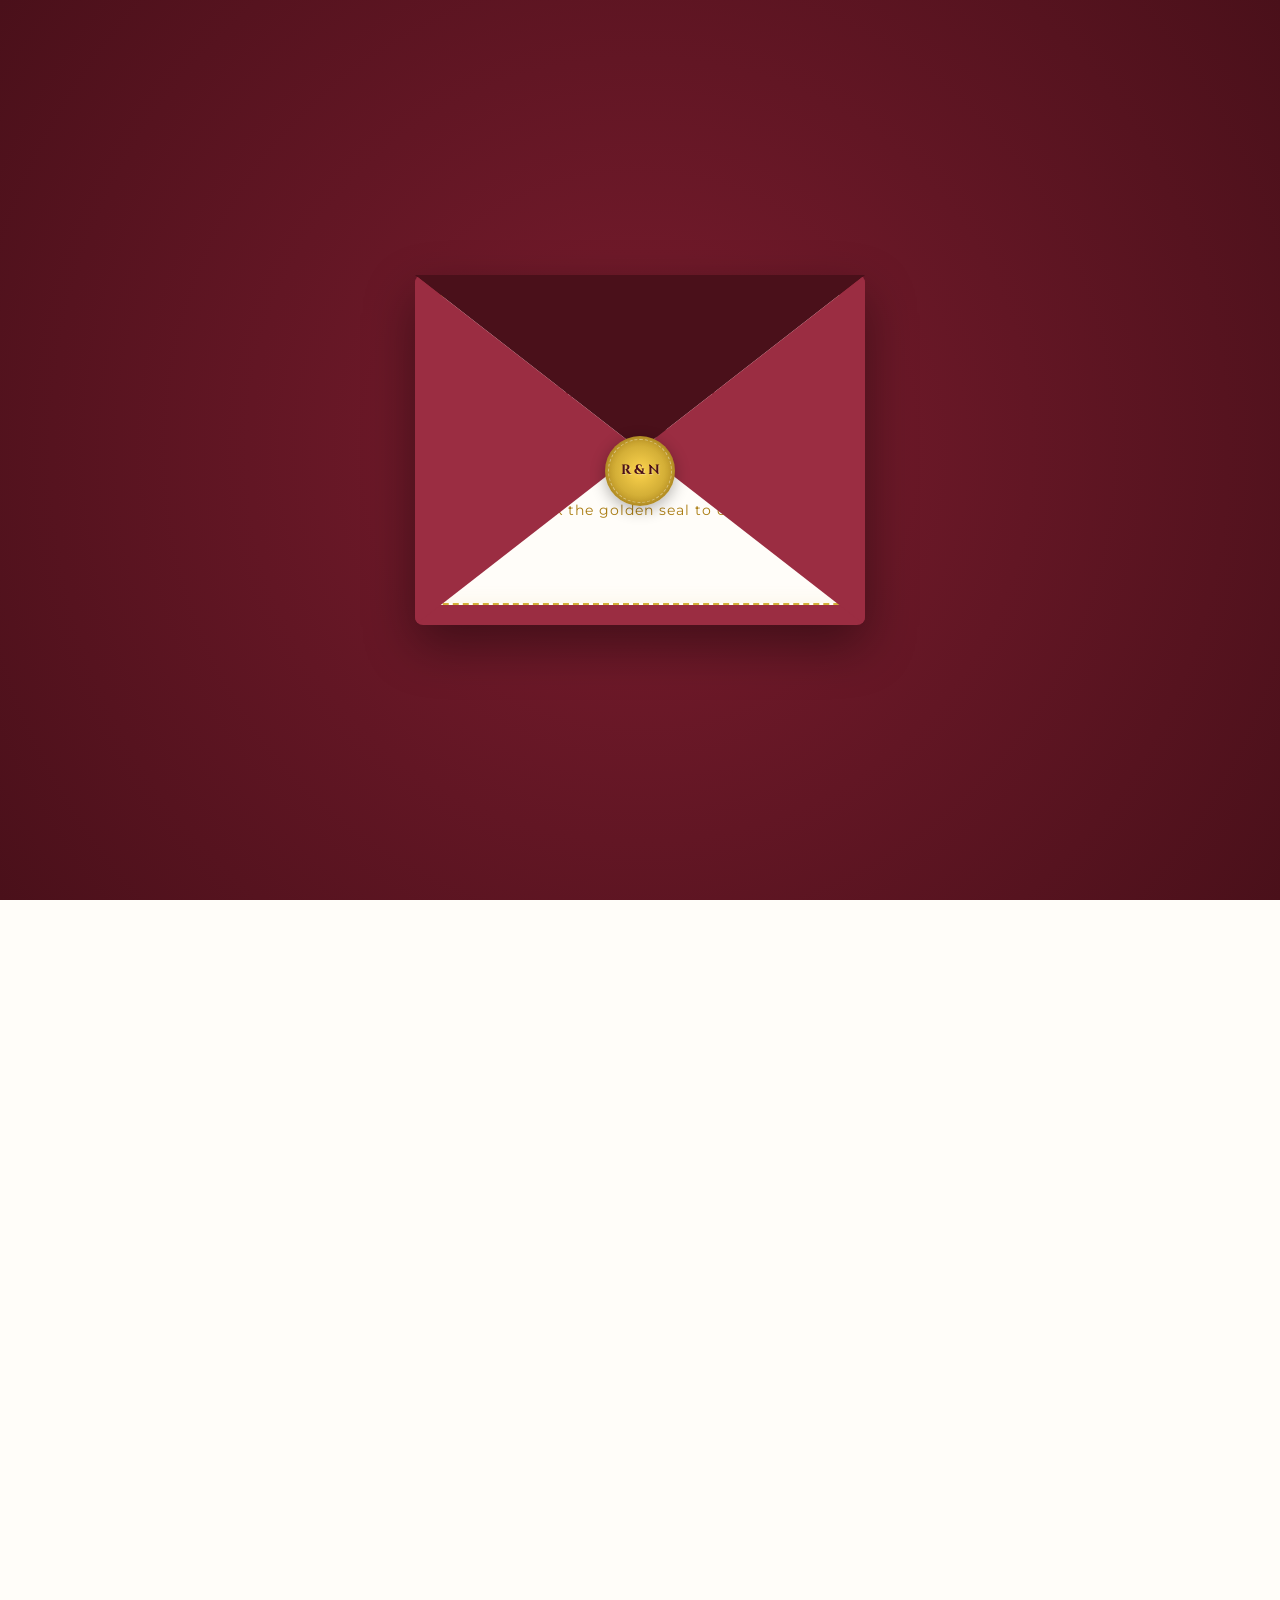
==== index.html @ 6d0d4d16 "Deploying Rachana & Nitin Wedding App" ====
<!DOCTYPE html>
<html lang="en">
<head>
    <meta charset="UTF-8">
    <meta name="viewport" content="width=device-width, initial-scale=1.0">
    <title>Wedding Invitation | Rachana & Nitin</title>
    
    <!-- PWA Meta Tags -->
    <meta name="theme-color" content="#7A1C2E">
    <meta name="apple-mobile-web-app-capable" content="yes">
    <meta name="apple-mobile-web-app-status-bar-style" content="black-translucent">
    <meta name="apple-mobile-web-app-title" content="R&N Wedding">
    <link rel="apple-touch-icon" href="app-icon.png">
    <link rel="manifest" href="manifest.json">

    <!-- Google Fonts -->
    <link rel="preconnect" href="https://fonts.googleapis.com">
    <link rel="preconnect" href="https://fonts.gstatic.com" crossorigin>
    <link href="https://fonts.googleapis.com/css2?family=Alex+Brush&family=Cinzel:wght@400;600;700&family=Montserrat:wght@300;400;500;600&family=Playfair+Display:ital,wght@0,400;0,700;1,400&display=swap" rel="stylesheet">
    <!-- FontAwesome for Icons -->
    <link rel="stylesheet" href="https://cdnjs.cloudflare.com/ajax/libs/font-awesome/6.4.0/css/all.min.css">
    <!-- Custom CSS -->
    <link rel="stylesheet" href="style.css">
</head>
<body>

    <!-- Background Music -->
    <audio id="bg-music" loop preload="auto">
        <source src="https://www.soundhelix.com/examples/mp3/SoundHelix-Song-2.mp3" type="audio/mpeg">
    </audio>
    <button id="music-toggle" class="music-control hidden" aria-label="Toggle Music">
        <i class="fas fa-music"></i>
        <span class="music-waves">
            <span></span>
            <span></span>
            <span></span>
        </span>
    </button>

    <!-- PWA Install Control -->
    <button id="pwa-install-btn" class="pwa-install-control hidden" aria-label="Install App">
        <i class="fas fa-download"></i>
        <span>Install App</span>
    </button>

    <!-- Canvas for Floating Gold Leaves and Rose Petals -->
    <canvas id="particles-canvas"></canvas>

    <!-- Overlay: The Wax Seal Invitation Card (Envelope) -->
    <div id="envelope-overlay" class="envelope-overlay">
        <div class="envelope-container">
            <div class="envelope">
                <div class="flap top-flap"></div>
                <div class="flap left-flap"></div>
                <div class="flap right-flap"></div>
                <div class="letter">
                    <div class="letter-content">
                        <h3>The Wedding Invitation of</h3>
                        <h1>Rachana & Nitin</h1>
                        <p class="invite-subtext">Click the golden seal to open</p>
                    </div>
                </div>
                <div class="wax-seal" id="open-envelope">
                    <div class="seal-inner">
                        <span>R & N</span>
                    </div>
                </div>
            </div>
        </div>
    </div>

    <!-- Main Content (revealed after envelope opens) -->
    <div id="main-content" class="main-content blurred">
        
        <!-- Hero Section -->
        <section class="hero-section" id="home">
            <div class="decorative-border-top"></div>
            <div class="hero-inner">
                <p class="section-subtitle">We Are Getting Married</p>
                <h1 class="couple-names">Rachana <span class="heart-pulse"><i class="fas fa-heart"></i></span> Nitin</h1>
                <p class="wedding-date-hero">August 20 & 21, 2026</p>
                
                <!-- Countdown Timer -->
                <div class="countdown-container">
                    <div class="countdown-box">
                        <span id="days">00</span>
                        <p>Days</p>
                    </div>
                    <div class="countdown-separator">:</div>
                    <div class="countdown-box">
                        <span id="hours">00</span>
                        <p>Hours</p>
                    </div>
                    <div class="countdown-separator">:</div>
                    <div class="countdown-box">
                        <span id="minutes">00</span>
                        <p>Mins</p>
                    </div>
                    <div class="countdown-separator">:</div>
                    <div class="countdown-box">
                        <span id="seconds">00</span>
                        <p>Secs</p>
                    </div>
                </div>

                <div class="scroll-indicator">
                    <p>Scroll Down</p>
                    <i class="fas fa-chevron-down bounce"></i>
                </div>
            </div>
            <div class="decorative-border-bottom"></div>
        </section>

        <!-- Quotes / Thoughts Section -->
        <section class="quotes-section">
            <div class="container">
                <div class="quote-card animate-on-scroll">
                    <i class="fas fa-quote-left quote-icon"></i>
                    <p class="wedding-quote">
                        "Love is not just looking at each other, it's looking in the same direction together. As we step into a lifetime of shared dreams and laughter, your presence will make our celebration complete."
                    </p>
                    <span class="quote-divider"></span>
                    <p class="wedding-quote-sub">Join us to celebrate the beginning of our forever.</p>
                </div>
            </div>
        </section>

        <!-- Timeline/Schedule Section -->
        <section class="timeline-section" id="schedule">
            <div class="container">
                <h2 class="section-title">Wedding Schedule</h2>
                <p class="section-desc">Please join us for the celebrations across the two special days</p>

                <div class="timeline">
                    <!-- Day 1: Reception -->
                    <div class="timeline-item left animate-on-scroll">
                        <div class="timeline-img">
                            <i class="fas fa-glass-cheers"></i>
                        </div>
                        <div class="timeline-content">
                            <span class="event-date">Thursday, Aug 20, 2026</span>
                            <h3 class="event-title">The Grand Reception</h3>
                            <div class="event-time">
                                <i class="far fa-clock"></i> 7:30 PM Onwards
                            </div>
                            <p class="event-details">
                                Welcoming the bride and groom! Join us for a magical evening of music, celebrations, and a grand dinner as we raise a toast to Rachana & Nitin.
                            </p>
                        </div>
                    </div>

                    <!-- Day 2: Muhurtham -->
                    <div class="timeline-item right animate-on-scroll">
                        <div class="timeline-img">
                            <i class="fas fa-om"></i>
                        </div>
                        <div class="timeline-content">
                            <span class="event-date">Friday, Aug 21, 2026</span>
                            <h3 class="event-title">The Holy Muhurtham</h3>
                            <div class="event-time">
                                <i class="far fa-clock"></i> 9:30 AM - 10:30 AM
                            </div>
                            <p class="event-details">
                                The auspicious ceremony where the couple ties the knot under Vedic blessings. We request your presence to witness and bless the sacred wedding union.
                            </p>
                        </div>
                    </div>

                    <!-- Day 2: Reception & Lunch -->
                    <div class="timeline-item left animate-on-scroll">
                        <div class="timeline-img">
                            <i class="fas fa-utensils"></i>
                        </div>
                        <div class="timeline-content">
                            <span class="event-date">Friday, Aug 21, 2026</span>
                            <h3 class="event-title">Traditional Feast & Reception</h3>
                            <div class="event-time">
                                <i class="far fa-clock"></i> 11:30 AM Onwards
                            </div>
                            <p class="event-details">
                                Following the holy Muhurtham, please join us to celebrate with the newlyweds and enjoy a traditional grand wedding feast.
                            </p>
                        </div>
                    </div>
                </div>
            </div>
        </section>

        <!-- Venue Section -->
        <section class="venue-section" id="venue">
            <div class="container">
                <h2 class="section-title">The Venue</h2>
                <p class="section-desc">Located in the scenic city of Shimoga</p>

                <div class="venue-card animate-on-scroll">
                    <div class="venue-image-container">
                        <img src="venue.jpg" alt="Sarji Convention Hall Shimoga" class="venue-image">
                        <div class="image-overlay"></div>
                    </div>
                    <div class="venue-info">
                        <h3 class="venue-name">Sarji Convention Hall</h3>
                        <p class="venue-address">
                            <i class="fas fa-map-marker-alt"></i> 
                            Near Bypass Road, Shimoga, Karnataka - 577201
                        </p>
                        <p class="venue-desc">
                            A grand, elegant convention center offering a majestic setting and ample amenities, perfect for celebrating this milestone in our lives.
                        </p>
                        <a href="https://www.google.com/maps/place/Sarji+Convention+Hall/@13.9558099,75.5858881,15z/data=!4m6!3m5!1s0x3bbbaed9696fa039:0xaa43f7a0d128044a!8m2!3d13.9590712!4d75.5787586!16s%2Fg%2F11f1hld3l7?entry=ttu&g_ep=EgoyMDI2MDcwNi4wIKXMDSoASAFQAw%3D%3D" 
                           target="_blank" 
                           class="btn-navigate"
                           id="btn-navigate">
                            <i class="fas fa-directions"></i> Navigate on Google Maps
                        </a>
                    </div>
                </div>
            </div>
        </section>

        <!-- RSVP Section -->
        <section class="rsvp-section" id="rsvp">
            <div class="container">
                <h2 class="section-title">RSVP</h2>
                <p class="section-desc">We request you to kindly confirm your presence</p>

                <div class="rsvp-card animate-on-scroll">
                    <form id="rsvp-form" class="rsvp-form">
                        <div class="form-row">
                            <div class="form-group">
                                <label for="guest-name">Your Full Name</label>
                                <div class="input-wrapper">
                                    <i class="fas fa-user"></i>
                                    <input type="text" id="guest-name" name="name" placeholder="Enter your name" required>
                                </div>
                            </div>
                        </div>

                        <div class="form-row">
                            <div class="form-group">
                                <label>Will you attend?</label>
                                <div class="attendance-options">
                                    <label class="attendance-label">
                                        <input type="radio" name="attendance" value="yes" checked>
                                        <span class="attendance-custom">
                                            <i class="fas fa-check-circle"></i> Yes, Attending
                                        </span>
                                    </label>
                                    <label class="attendance-label">
                                        <input type="radio" name="attendance" value="no">
                                        <span class="attendance-custom">
                                            <i class="fas fa-times-circle"></i> Regretfully Decline
                                        </span>
                                    </label>
                                </div>
                            </div>
                        </div>

                        <div class="form-row guests-count-row">
                            <div class="form-group">
                                <label for="guests-count">Number of Guests (including you)</label>
                                <div class="input-wrapper">
                                    <i class="fas fa-users"></i>
                                    <select id="guests-count" name="guests">
                                        <option value="1">1 Person</option>
                                        <option value="2">2 People</option>
                                        <option value="3">3 People</option>
                                        <option value="4">4 People</option>
                                        <option value="5+">5+ People</option>
                                    </select>
                                </div>
                            </div>
                        </div>

                        <div class="form-row">
                            <div class="form-group">
                                <label for="guest-message">Message for the Couple</label>
                                <div class="input-wrapper">
                                    <i class="fas fa-comment-alt"></i>
                                    <textarea id="guest-message" name="message" rows="3" placeholder="Leave a sweet blessing or note..."></textarea>
                                </div>
                            </div>
                        </div>

                        <button type="submit" class="btn-submit" id="btn-submit">
                            <span class="btn-text">Send Invitation RSVP</span>
                            <span class="spinner hidden"><i class="fas fa-circle-notch fa-spin"></i></span>
                        </button>
                    </form>

                    <!-- Success Message Overlay -->
                    <div id="rsvp-success" class="rsvp-success hidden">
                        <i class="fas fa-heart rsvp-success-icon"></i>
                        <h3>Thank You!</h3>
                        <p id="rsvp-success-text">Your response has been received. We look forward to celebrating with you!</p>
                        <button type="button" class="btn-close-rsvp" id="btn-close-rsvp">Edit Response</button>
                    </div>
                </div>
            </div>
        </section>

        <!-- Guest Book / Wishes Section -->
        <section class="wishes-section" id="wishes">
            <div class="container">
                <h2 class="section-title">Wishes Wall</h2>
                <p class="section-desc">Leave your blessings and loving messages for Rachana & Nitin</p>

                <!-- Post a wish form -->
                <div class="post-wish-card animate-on-scroll">
                    <form id="wish-form">
                        <div class="wish-form-fields">
                            <input type="text" id="wish-name" placeholder="Your Name" required>
                            <input type="text" id="wish-text" placeholder="Write your blessing here..." required>
                            <button type="submit" class="btn-wish" id="btn-wish">
                                <i class="fas fa-paper-plane"></i>
                            </button>
                        </div>
                    </form>
                </div>

                <!-- Wishes Display Grid -->
                <div class="wishes-grid" id="wishes-grid">
                    <!-- Dynamic wishes go here -->
                </div>
            </div>
        </section>

        <!-- QR Code Section -->
        <section class="qrcode-section animate-on-scroll" id="qrcode">
            <div class="container">
                <h2 class="section-title">Scan to Open</h2>
                <p class="section-desc">Scan this QR code with your mobile camera to open this invitation instantly on your phone</p>
                <div class="qr-card">
                    <div class="qr-border-corner top-left"></div>
                    <div class="qr-border-corner top-right"></div>
                    <div class="qr-border-corner bottom-left"></div>
                    <div class="qr-border-corner bottom-right"></div>
                    <div id="qr-container" class="qr-container">
                        <img id="qr-image" src="" alt="Scan to open wedding invitation">
                    </div>
                </div>
            </div>
        </section>

        <!-- Footer -->
        <footer class="wedding-footer">
            <div class="footer-inner">
                <p class="footer-names">Rachana & Nitin</p>
                <p class="footer-tagline">Joined in Love, Bound by Destiny</p>
                <div class="footer-icons">
                    <i class="fas fa-ring"></i>
                    <i class="fas fa-heart"></i>
                    <i class="fas fa-dove"></i>
                </div>
                <p class="footer-copyright">&copy; 2026 Rachana & Nitin. Made with Love.</p>
            </div>
        </footer>

    </div>

    <!-- Custom JS -->
    <script src="app.js"></script>
</body>
</html>
---- style.css ----
/* ==========================================
   DESIGN SYSTEMS & CUSTOM PROPERTIES
   ========================================== */
:root {
    --burgundy: #7A1C2E;
    --burgundy-light: #9B2D42;
    --burgundy-dark: #4A101A;
    --gold: #D4AF37;
    --gold-light: #F3E5AB;
    --gold-dark: #AA7C11;
    --cream: #FFFDF9;
    --cream-dark: #F5EFEB;
    --text-primary: #2C1F1F;
    --text-secondary: #5C4A4A;
    --glass-bg: rgba(255, 253, 249, 0.85);
    --glass-border: rgba(212, 175, 55, 0.3);
    --shadow-premium: 0 15px 35px rgba(74, 16, 26, 0.12), 0 5px 15px rgba(0, 0, 0, 0.06);
    --transition-smooth: all 0.4s cubic-bezier(0.25, 0.8, 0.25, 1);
}

/* ==========================================
   GLOBAL RESET & STYLES
   ========================================== */
* {
    margin: 0;
    padding: 0;
    box-sizing: border-box;
}

html {
    scroll-behavior: smooth;
    overflow-x: hidden;
}

body {
    font-family: 'Montserrat', sans-serif;
    background-color: var(--cream);
    color: var(--text-primary);
    overflow-x: hidden;
    line-height: 1.6;
}

/* Custom Scrollbar */
::-webkit-scrollbar {
    width: 8px;
}
::-webkit-scrollbar-track {
    background: var(--cream-dark);
}
::-webkit-scrollbar-thumb {
    background: var(--burgundy);
    border-radius: 4px;
}
::-webkit-scrollbar-thumb:hover {
    background: var(--gold-dark);
}

/* Base Container */
.container {
    max-width: 1000px;
    margin: 0 auto;
    padding: 0 24px;
}

/* Typography Defaults */
h1, h2, h3, h4 {
    font-family: 'Cinzel', serif;
    font-weight: 600;
}

/* ==========================================
   BACKGROUND & PARTICLES
   ========================================== */
#particles-canvas {
    position: fixed;
    top: 0;
    left: 0;
    width: 100vw;
    height: 100vh;
    z-index: -1;
    pointer-events: none;
}

/* ==========================================
   MUSIC CONTROL BUTTON
   ========================================== */
.music-control {
    position: fixed;
    bottom: 24px;
    right: 24px;
    width: 50px;
    height: 50px;
    border-radius: 50%;
    background: var(--glass-bg);
    border: 2px solid var(--gold);
    color: var(--burgundy);
    display: flex;
    align-items: center;
    justify-content: center;
    cursor: pointer;
    box-shadow: var(--shadow-premium);
    z-index: 999;
    transition: var(--transition-smooth);
}

.music-control.hidden {
    opacity: 0;
    transform: scale(0.8);
    pointer-events: none;
}

.music-control:hover {
    transform: scale(1.1);
    background: var(--cream-dark);
    box-shadow: 0 0 15px rgba(212, 175, 55, 0.4);
}

.music-control i {
    font-size: 1.2rem;
}

.music-waves {
    display: none;
    align-items: flex-end;
    gap: 2px;
    height: 14px;
    margin-left: 4px;
}

.music-control.playing .music-waves {
    display: flex;
}

.music-waves span {
    width: 2px;
    background-color: var(--burgundy);
    animation: bounce-waves 1s ease-in-out infinite alternate;
}

.music-waves span:nth-child(1) { height: 6px; animation-delay: 0.1s; }
.music-waves span:nth-child(2) { height: 12px; animation-delay: 0.3s; }
.music-waves span:nth-child(3) { height: 8px; animation-delay: 0.5s; }

@keyframes bounce-waves {
    0% { transform: scaleY(0.3); }
    100% { transform: scaleY(1); }
}

/* ==========================================
   ENVELOPE OVERLAY & ANIMATION
   ========================================== */
.envelope-overlay {
    position: fixed;
    top: 0;
    left: 0;
    width: 100%;
    height: 100%;
    background: radial-gradient(circle, var(--burgundy) 0%, var(--burgundy-dark) 100%);
    display: flex;
    align-items: center;
    justify-content: center;
    z-index: 1000;
    transition: opacity 1s ease-in-out, visibility 1s;
}

.envelope-overlay.fade-out {
    opacity: 0;
    visibility: hidden;
    pointer-events: none;
}

.envelope-container {
    perspective: 1000px;
    width: 450px;
    height: 350px;
    max-width: 90%;
}

.envelope {
    position: relative;
    width: 100%;
    height: 100%;
    background: var(--burgundy-light);
    box-shadow: 0 20px 50px rgba(0, 0, 0, 0.4);
    border-radius: 8px;
    transform-style: preserve-3d;
}

.flap {
    position: absolute;
    width: 0;
    height: 0;
    border-style: solid;
    z-index: 3;
}

.top-flap {
    top: 0;
    left: 0;
    border-width: 175px 225px 0 225px;
    border-color: var(--burgundy-dark) transparent transparent transparent;
    transform-origin: top;
    transition: transform 0.6s ease-in-out;
}

.left-flap {
    top: 0;
    left: 0;
    border-width: 175px 0 175px 225px;
    border-color: transparent transparent transparent var(--burgundy-light);
    border-radius: 8px 0 0 8px;
}

.right-flap {
    top: 0;
    right: 0;
    border-width: 175px 225px 175px 0;
    border-color: transparent var(--burgundy-light) transparent transparent;
    border-radius: 0 8px 8px 0;
}

.letter {
    position: absolute;
    top: 20px;
    left: 20px;
    right: 20px;
    bottom: 20px;
    background: var(--cream);
    border-radius: 6px;
    padding: 30px;
    text-align: center;
    z-index: 2;
    border: 2px dashed var(--gold);
    display: flex;
    align-items: center;
    justify-content: center;
    transition: transform 0.6s ease-in-out;
    box-shadow: inset 0 0 20px rgba(212, 175, 55, 0.1);
}

.letter-content h3 {
    font-size: 1.1rem;
    color: var(--burgundy);
    margin-bottom: 12px;
    letter-spacing: 2px;
}

.letter-content h1 {
    font-family: 'Alex Brush', cursive;
    font-size: 2.6rem;
    color: var(--text-primary);
    margin-bottom: 15px;
    text-shadow: 1px 1px 1px rgba(0,0,0,0.1);
}

.letter-content .invite-subtext {
    font-size: 0.85rem;
    color: var(--gold-dark);
    letter-spacing: 1px;
    animation: pulse-gold 2s infinite alternate;
}

.wax-seal {
    position: absolute;
    top: 50%;
    left: 50%;
    transform: translate(-50%, -20%) scale(1);
    width: 70px;
    height: 70px;
    background: radial-gradient(circle, #fcd34d 0%, var(--gold) 50%, var(--gold-dark) 100%);
    border-radius: 50%;
    z-index: 5;
    cursor: pointer;
    box-shadow: 0 4px 15px rgba(0, 0, 0, 0.3), inset 0 0 10px rgba(0,0,0,0.2);
    display: flex;
    align-items: center;
    justify-content: center;
    transition: transform 0.3s cubic-bezier(0.175, 0.885, 0.32, 1.275);
}

.wax-seal::after {
    content: '';
    position: absolute;
    width: 62px;
    height: 62px;
    border: 1px dashed rgba(255, 255, 255, 0.4);
    border-radius: 50%;
}

.wax-seal:hover {
    transform: translate(-50%, -20%) scale(1.1);
    box-shadow: 0 6px 20px rgba(212, 175, 55, 0.6);
}

.seal-inner {
    font-family: 'Cinzel', serif;
    font-size: 0.85rem;
    font-weight: 700;
    color: var(--burgundy-dark);
    text-align: center;
    text-shadow: 1px 1px 0 rgba(255,255,255,0.3);
}

/* Overlay Opened State Animations */
.envelope.opened .top-flap {
    transform: rotateX(180deg);
    z-index: 1;
}

.envelope.opened .letter {
    transform: translateY(-120px);
    z-index: 4;
}

.envelope.opened .wax-seal {
    transform: translate(-50%, -20%) scale(0);
    pointer-events: none;
}

/* ==========================================
   MAIN CONTENT & BLUR
   ========================================== */
.main-content {
    opacity: 0;
    transition: opacity 1.5s ease-out, filter 1.5s ease-out;
}

.main-content.revealed {
    opacity: 1;
}

.main-content.blurred {
    filter: blur(10px);
}

/* ==========================================
   HERO SECTION
   ========================================== */
.hero-section {
    position: relative;
    min-height: 100vh;
    display: flex;
    align-items: center;
    justify-content: center;
    padding: 80px 20px;
    background: radial-gradient(circle, var(--cream) 60%, var(--cream-dark) 100%);
}

.hero-inner {
    text-align: center;
    max-width: 800px;
    position: relative;
    z-index: 2;
}

.decorative-border-top {
    position: absolute;
    top: 30px;
    left: 50%;
    transform: translateX(-50%);
    width: 200px;
    height: 30px;
    background-image: url("data:image/svg+xml,%3Csvg xmlns='http://www.w3.org/2000/svg' viewBox='0 0 100 20' fill='%23D4AF37'%3E%3Cpath d='M10 10c15-10 30 10 40 0s25-10 40 0v1h-80v-1z'/%3E%3C/svg%3E");
    background-repeat: no-repeat;
    background-size: contain;
}

.decorative-border-bottom {
    position: absolute;
    bottom: 30px;
    left: 50%;
    transform: translateX(-50%) rotate(180deg);
    width: 200px;
    height: 30px;
    background-image: url("data:image/svg+xml,%3Csvg xmlns='http://www.w3.org/2000/svg' viewBox='0 0 100 20' fill='%23D4AF37'%3E%3Cpath d='M10 10c15-10 30 10 40 0s25-10 40 0v1h-80v-1z'/%3E%3C/svg%3E");
    background-repeat: no-repeat;
    background-size: contain;
}

.section-subtitle {
    font-family: 'Cinzel', serif;
    font-size: 1.1rem;
    letter-spacing: 4px;
    color: var(--gold-dark);
    margin-bottom: 20px;
    text-transform: uppercase;
}

.couple-names {
    font-family: 'Playfair Display', serif;
    font-size: 3.5rem;
    color: var(--burgundy);
    margin-bottom: 20px;
    display: flex;
    align-items: center;
    justify-content: center;
    gap: 15px;
    font-weight: 700;
}

.heart-pulse {
    color: var(--gold);
    animation: heart-beat 1.5s infinite;
}

.wedding-date-hero {
    font-family: 'Cinzel', serif;
    font-size: 1.3rem;
    font-weight: 600;
    color: var(--text-primary);
    letter-spacing: 2px;
    margin-bottom: 40px;
    border-top: 1px solid var(--gold);
    border-bottom: 1px solid var(--gold);
    padding: 10px 0;
    display: inline-block;
}

/* Countdown Styles */
.countdown-container {
    display: flex;
    justify-content: center;
    align-items: center;
    gap: 15px;
    margin-bottom: 50px;
}

.countdown-box {
    background: var(--glass-bg);
    border: 1px solid var(--glass-border);
    border-radius: 12px;
    padding: 15px 20px;
    min-width: 90px;
    box-shadow: var(--shadow-premium);
    backdrop-filter: blur(5px);
    transition: var(--transition-smooth);
}

.countdown-box:hover {
    transform: translateY(-5px);
    border-color: var(--gold);
}

.countdown-box span {
    display: block;
    font-family: 'Cinzel', serif;
    font-size: 2rem;
    font-weight: 700;
    color: var(--burgundy);
}

.countdown-box p {
    font-size: 0.75rem;
    text-transform: uppercase;
    letter-spacing: 1px;
    color: var(--text-secondary);
}

.countdown-separator {
    font-family: 'Cinzel', serif;
    font-size: 2rem;
    font-weight: 700;
    color: var(--gold);
    animation: blink 1s infinite alternate;
}

.scroll-indicator {
    margin-top: 20px;
    color: var(--text-secondary);
    font-size: 0.85rem;
    letter-spacing: 1px;
}

.scroll-indicator i {
    display: block;
    margin-top: 8px;
    font-size: 1.1rem;
    color: var(--gold-dark);
}

/* ==========================================
   QUOTES / MEANINGFUL THOUGHTS
   ========================================== */
.quotes-section {
    padding: 100px 0;
    background: var(--cream-dark);
    position: relative;
}

.quote-card {
    background: var(--glass-bg);
    border: 2px solid var(--glass-border);
    border-radius: 20px;
    padding: 60px 40px;
    text-align: center;
    box-shadow: var(--shadow-premium);
    max-width: 750px;
    margin: 0 auto;
    position: relative;
}

.quote-card::before {
    content: '';
    position: absolute;
    top: 15px;
    left: 15px;
    right: 15px;
    bottom: 15px;
    border: 1px dashed var(--gold);
    border-radius: 12px;
    pointer-events: none;
}

.quote-icon {
    font-size: 2.5rem;
    color: var(--gold-dark);
    margin-bottom: 25px;
    opacity: 0.7;
}

.wedding-quote {
    font-family: 'Playfair Display', serif;
    font-style: italic;
    font-size: 1.35rem;
    color: var(--burgundy-dark);
    line-height: 1.8;
    margin-bottom: 30px;
}

.quote-divider {
    display: block;
    width: 60px;
    height: 2px;
    background: var(--gold);
    margin: 0 auto 25px auto;
}

.wedding-quote-sub {
    font-family: 'Cinzel', serif;
    font-size: 0.95rem;
    letter-spacing: 2px;
    color: var(--text-secondary);
}

/* ==========================================
   TIMELINE / EVENT SCHEDULE
   ========================================== */
.timeline-section {
    padding: 100px 0;
    background: var(--cream);
}

.section-title {
    text-align: center;
    font-size: 2.2rem;
    color: var(--burgundy);
    margin-bottom: 10px;
    letter-spacing: 2px;
}

.section-desc {
    text-align: center;
    font-size: 0.95rem;
    color: var(--text-secondary);
    margin-bottom: 60px;
    font-style: italic;
}

.timeline {
    position: relative;
    max-width: 800px;
    margin: 0 auto;
}

.timeline::after {
    content: '';
    position: absolute;
    width: 2px;
    background: linear-gradient(to bottom, transparent, var(--gold) 15%, var(--gold) 85%, transparent);
    top: 0;
    bottom: 0;
    left: 50%;
    margin-left: -1px;
}

.timeline-item {
    padding: 10px 40px;
    position: relative;
    background-color: inherit;
    width: 50%;
    margin-bottom: 30px;
}

.timeline-img {
    width: 44px;
    height: 44px;
    position: absolute;
    background: var(--burgundy);
    border: 2px solid var(--gold);
    border-radius: 50%;
    z-index: 10;
    top: 15px;
    left: 50%;
    margin-left: -22px;
    display: flex;
    align-items: center;
    justify-content: center;
    color: var(--gold-light);
    box-shadow: 0 0 10px rgba(122, 28, 46, 0.3);
}

.timeline-img i {
    font-size: 1.1rem;
}

.timeline-item.left {
    left: 0;
    text-align: right;
}

.timeline-item.right {
    left: 50%;
    text-align: left;
}

.timeline-content {
    padding: 30px;
    background: var(--glass-bg);
    border: 1px solid var(--glass-border);
    position: relative;
    border-radius: 15px;
    box-shadow: var(--shadow-premium);
    backdrop-filter: blur(5px);
    transition: var(--transition-smooth);
}

.timeline-content:hover {
    transform: translateY(-5px);
    border-color: var(--gold);
    box-shadow: 0 20px 40px rgba(122,28,46,0.08);
}

.event-date {
    display: inline-block;
    font-family: 'Cinzel', serif;
    font-size: 0.85rem;
    font-weight: 700;
    color: var(--gold-dark);
    margin-bottom: 8px;
    letter-spacing: 1px;
}

.event-title {
    font-size: 1.35rem;
    color: var(--burgundy);
    margin-bottom: 12px;
}

.event-time {
    display: inline-flex;
    align-items: center;
    gap: 8px;
    font-size: 0.9rem;
    color: var(--text-primary);
    font-weight: 600;
    margin-bottom: 15px;
    background: rgba(212, 175, 55, 0.1);
    padding: 4px 12px;
    border-radius: 20px;
}

.timeline-item.left .event-time {
    flex-direction: row-reverse;
}

.event-details {
    font-size: 0.9rem;
    color: var(--text-secondary);
    line-height: 1.7;
}

/* ==========================================
   VENUE SECTION
   ========================================== */
.venue-section {
    padding: 100px 0;
    background: var(--cream-dark);
}

.venue-card {
    background: var(--glass-bg);
    border: 1px solid var(--glass-border);
    border-radius: 24px;
    overflow: hidden;
    box-shadow: var(--shadow-premium);
    display: flex;
    flex-direction: column;
    max-width: 850px;
    margin: 0 auto;
    transition: var(--transition-smooth);
}

.venue-card:hover {
    transform: translateY(-5px);
    box-shadow: 0 20px 45px rgba(0,0,0,0.1);
}

.venue-image-container {
    position: relative;
    height: 380px;
    overflow: hidden;
}

.venue-image {
    width: 100%;
    height: 100%;
    object-fit: cover;
    transition: transform 0.8s ease;
}

.venue-card:hover .venue-image {
    transform: scale(1.05);
}

.image-overlay {
    position: absolute;
    top: 0;
    left: 0;
    width: 100%;
    height: 100%;
    background: linear-gradient(to bottom, transparent 60%, rgba(44, 31, 31, 0.4) 100%);
}

.venue-info {
    padding: 40px;
    text-align: center;
}

.venue-name {
    font-size: 1.8rem;
    color: var(--burgundy);
    margin-bottom: 15px;
}

.venue-address {
    font-size: 0.95rem;
    color: var(--gold-dark);
    font-weight: 500;
    margin-bottom: 20px;
    display: flex;
    align-items: center;
    justify-content: center;
    gap: 8px;
}

.venue-desc {
    font-size: 0.95rem;
    color: var(--text-secondary);
    margin-bottom: 30px;
    max-width: 600px;
    margin-left: auto;
    margin-right: auto;
}

.btn-navigate {
    display: inline-flex;
    align-items: center;
    gap: 10px;
    background: linear-gradient(135deg, var(--gold) 0%, var(--gold-dark) 100%);
    color: white;
    text-decoration: none;
    font-family: 'Cinzel', serif;
    font-size: 0.9rem;
    font-weight: 600;
    padding: 14px 30px;
    border-radius: 30px;
    box-shadow: 0 4px 15px rgba(212, 175, 55, 0.3);
    transition: var(--transition-smooth);
    border: none;
    cursor: pointer;
}

.btn-navigate:hover {
    transform: translateY(-2px);
    box-shadow: 0 8px 25px rgba(212, 175, 55, 0.5);
    background: linear-gradient(135deg, var(--gold-dark) 0%, var(--gold) 100%);
}

/* ==========================================
   RSVP SECTION
   ========================================== */
.rsvp-section {
    padding: 100px 0;
    background: var(--cream);
}

.rsvp-card {
    background: var(--glass-bg);
    border: 2px solid var(--glass-border);
    border-radius: 24px;
    padding: 45px;
    box-shadow: var(--shadow-premium);
    max-width: 650px;
    margin: 0 auto;
    position: relative;
    overflow: hidden;
}

.rsvp-form {
    display: flex;
    flex-direction: column;
    gap: 25px;
    transition: opacity 0.3s ease;
}

.form-row {
    width: 100%;
}

.form-group {
    display: flex;
    flex-direction: column;
    gap: 8px;
}

.form-group label {
    font-size: 0.85rem;
    font-weight: 600;
    text-transform: uppercase;
    letter-spacing: 1px;
    color: var(--text-primary);
}

.input-wrapper {
    position: relative;
    display: flex;
    align-items: center;
}

.input-wrapper i {
    position: absolute;
    left: 16px;
    color: var(--gold-dark);
    font-size: 1rem;
    pointer-events: none;
}

.input-wrapper input,
.input-wrapper select,
.input-wrapper textarea {
    width: 100%;
    padding: 14px 16px 14px 44px;
    border: 1px solid rgba(0, 0, 0, 0.1);
    background: rgba(255, 255, 255, 0.9);
    border-radius: 10px;
    font-family: inherit;
    font-size: 0.95rem;
    color: var(--text-primary);
    transition: var(--transition-smooth);
    outline: none;
}

.input-wrapper textarea {
    resize: none;
}

.input-wrapper input:focus,
.input-wrapper select:focus,
.input-wrapper textarea:focus {
    border-color: var(--gold);
    box-shadow: 0 0 10px rgba(212, 175, 55, 0.2);
    background: #fff;
}

/* Attendance Radio Styling */
.attendance-options {
    display: flex;
    gap: 20px;
    width: 100%;
}

.attendance-label {
    flex: 1;
    cursor: pointer;
}

.attendance-label input {
    display: none;
}

.attendance-custom {
    display: flex;
    align-items: center;
    justify-content: center;
    gap: 10px;
    padding: 14px;
    background: rgba(0,0,0,0.02);
    border: 1px solid rgba(0,0,0,0.1);
    border-radius: 10px;
    font-weight: 600;
    font-size: 0.9rem;
    color: var(--text-secondary);
    transition: var(--transition-smooth);
    text-align: center;
}

.attendance-label input:checked + .attendance-custom {
    background: rgba(122, 28, 46, 0.05);
    border-color: var(--burgundy);
    color: var(--burgundy);
}

.attendance-label input[value="yes"]:checked + .attendance-custom {
    border-color: var(--gold-dark);
    color: var(--gold-dark);
    background: rgba(212, 175, 55, 0.08);
}

.guests-count-row {
    transition: max-height 0.4s ease, opacity 0.4s ease;
    max-height: 150px;
    opacity: 1;
    overflow: hidden;
}

.guests-count-row.hidden {
    max-height: 0;
    opacity: 0;
    margin: 0;
    pointer-events: none;
}

/* Submit Button */
.btn-submit {
    background: linear-gradient(135deg, var(--burgundy) 0%, var(--burgundy-dark) 100%);
    color: white;
    font-family: 'Cinzel', serif;
    font-weight: 600;
    padding: 16px;
    border: none;
    border-radius: 10px;
    cursor: pointer;
    font-size: 0.95rem;
    box-shadow: 0 4px 15px rgba(74, 16, 26, 0.2);
    transition: var(--transition-smooth);
    display: flex;
    align-items: center;
    justify-content: center;
    gap: 10px;
}

.btn-submit:hover {
    transform: translateY(-2px);
    box-shadow: 0 8px 25px rgba(74, 16, 26, 0.4);
    background: linear-gradient(135deg, var(--burgundy-light) 0%, var(--burgundy) 100%);
}

.spinner {
    font-size: 1rem;
}

/* RSVP Success Overlay */
.rsvp-success {
    position: absolute;
    top: 0;
    left: 0;
    width: 100%;
    height: 100%;
    background: var(--cream);
    display: flex;
    flex-direction: column;
    align-items: center;
    justify-content: center;
    padding: 40px;
    text-align: center;
    z-index: 10;
    animation: fade-in-up 0.5s ease-out forwards;
}

.rsvp-success.hidden {
    display: none;
}

.rsvp-success-icon {
    font-size: 3.5rem;
    color: var(--burgundy);
    margin-bottom: 20px;
    animation: heart-beat 1.5s infinite;
}

.rsvp-success h3 {
    font-size: 1.8rem;
    color: var(--burgundy-dark);
    margin-bottom: 12px;
}

.rsvp-success p {
    font-size: 0.95rem;
    color: var(--text-secondary);
    max-width: 400px;
    margin-bottom: 30px;
}

.btn-close-rsvp {
    background: transparent;
    border: 1px solid var(--gold-dark);
    color: var(--gold-dark);
    font-family: 'Cinzel', serif;
    padding: 10px 25px;
    border-radius: 20px;
    font-size: 0.85rem;
    cursor: pointer;
    font-weight: 600;
    transition: var(--transition-smooth);
}

.btn-close-rsvp:hover {
    background: var(--gold-dark);
    color: white;
}

/* ==========================================
   WISHES SECTION (GUEST BOOK)
   ========================================== */
.wishes-section {
    padding: 100px 0;
    background: var(--cream-dark);
}

.post-wish-card {
    background: var(--glass-bg);
    border: 1px solid var(--glass-border);
    border-radius: 15px;
    padding: 24px;
    max-width: 750px;
    margin: 0 auto 50px auto;
    box-shadow: var(--shadow-premium);
}

.wish-form-fields {
    display: flex;
    gap: 15px;
    align-items: center;
}

.wish-form-fields input[type="text"] {
    padding: 14px 16px;
    border: 1px solid rgba(0, 0, 0, 0.1);
    background: white;
    border-radius: 8px;
    outline: none;
    font-family: inherit;
    font-size: 0.95rem;
    color: var(--text-primary);
    transition: var(--transition-smooth);
}

.wish-form-fields input#wish-name {
    flex: 1;
}

.wish-form-fields input#wish-text {
    flex: 2.5;
}

.wish-form-fields input:focus {
    border-color: var(--gold);
    box-shadow: 0 0 8px rgba(212, 175, 55, 0.15);
}

.btn-wish {
    background: var(--burgundy);
    border: none;
    color: white;
    width: 48px;
    height: 48px;
    border-radius: 8px;
    display: flex;
    align-items: center;
    justify-content: center;
    cursor: pointer;
    font-size: 1rem;
    box-shadow: 0 3px 10px rgba(122, 28, 46, 0.2);
    transition: var(--transition-smooth);
}

.btn-wish:hover {
    background: var(--gold-dark);
    transform: translateY(-2px);
    box-shadow: 0 5px 15px rgba(212, 175, 55, 0.3);
}

/* Wishes Grid */
.wishes-grid {
    display: grid;
    grid-template-columns: repeat(auto-fill, minmax(280px, 1fr));
    gap: 20px;
    max-width: 900px;
    margin: 0 auto;
}

.wish-card {
    background: var(--glass-bg);
    border-left: 4px solid var(--gold);
    border-top: 1px solid var(--glass-border);
    border-right: 1px solid var(--glass-border);
    border-bottom: 1px solid var(--glass-border);
    border-radius: 12px;
    padding: 24px;
    box-shadow: var(--shadow-premium);
    display: flex;
    flex-direction: column;
    justify-content: space-between;
    transition: var(--transition-smooth);
    animation: fade-in-up 0.5s ease-out forwards;
}

.wish-card:hover {
    transform: translateY(-3px) scale(1.01);
    border-left-color: var(--burgundy);
    box-shadow: 0 10px 25px rgba(122, 28, 46, 0.08);
}

.wish-message {
    font-style: italic;
    font-size: 0.95rem;
    color: var(--text-primary);
    margin-bottom: 15px;
    position: relative;
}

.wish-author {
    font-family: 'Cinzel', serif;
    font-size: 0.8rem;
    font-weight: 600;
    color: var(--burgundy-dark);
    text-align: right;
}

.wish-date {
    display: block;
    font-size: 0.7rem;
    color: var(--text-secondary);
    margin-top: 2px;
}

/* ==========================================
   FOOTER SECTION
   ========================================== */
.wedding-footer {
    background: radial-gradient(circle, var(--burgundy) 0%, var(--burgundy-dark) 100%);
    color: white;
    padding: 80px 20px;
    text-align: center;
    position: relative;
    overflow: hidden;
}

.wedding-footer::before {
    content: '';
    position: absolute;
    top: 20px;
    left: 20px;
    right: 20px;
    bottom: 20px;
    border: 1px dashed rgba(212, 175, 55, 0.3);
    pointer-events: none;
}

.footer-inner {
    position: relative;
    z-index: 2;
}

.footer-names {
    font-family: 'Alex Brush', cursive;
    font-size: 3rem;
    color: var(--gold-light);
    margin-bottom: 10px;
    text-shadow: 1px 1px 10px rgba(0,0,0,0.3);
}

.footer-tagline {
    font-family: 'Cinzel', serif;
    font-size: 0.9rem;
    letter-spacing: 3px;
    color: rgba(255, 255, 255, 0.7);
    margin-bottom: 25px;
    text-transform: uppercase;
}

.footer-icons {
    display: flex;
    justify-content: center;
    gap: 15px;
    font-size: 1.1rem;
    color: var(--gold);
    margin-bottom: 30px;
}

.footer-icons i {
    animation: floating-icon 2.5s ease-in-out infinite alternate;
}

.footer-icons i:nth-child(2) {
    animation-delay: 0.8s;
}

.footer-icons i:nth-child(3) {
    animation-delay: 1.6s;
}

.footer-copyright {
    font-size: 0.75rem;
    color: rgba(255, 255, 255, 0.4);
    letter-spacing: 1px;
}

/* ==========================================
   ANIMATIONS & TRANSITIONS
   ========================================== */
.animate-on-scroll {
    opacity: 0;
    transform: translateY(30px);
    transition: opacity 0.8s ease-out, transform 0.8s ease-out;
}

.animate-on-scroll.appear {
    opacity: 1;
    transform: translateY(0);
}

@keyframes heart-beat {
    0% { transform: scale(1); }
    30% { transform: scale(1.15); }
    60% { transform: scale(1); }
    100% { transform: scale(1); }
}

@keyframes pulse-gold {
    0% { color: var(--gold-dark); text-shadow: 0 0 2px rgba(212, 175, 55, 0.1); }
    100% { color: var(--gold-light); text-shadow: 0 0 10px rgba(212, 175, 55, 0.6); }
}

@keyframes bounce {
    0%, 20%, 50%, 80%, 100% { transform: translateY(0); }
    40% { transform: translateY(-8px); }
    60% { transform: translateY(-4px); }
}

.bounce {
    animation: bounce 2s infinite;
}

@keyframes blink {
    0% { opacity: 0.2; }
    100% { opacity: 1; }
}

@keyframes fade-in-up {
    from {
        opacity: 0;
        transform: translateY(20px);
    }
    to {
        opacity: 1;
        transform: translateY(0);
    }
}

@keyframes floating-icon {
    0% { transform: translateY(0); }
    100% { transform: translateY(-6px); }
}

/* ==========================================
   RESPONSIVE MEDIA QUERIES
   ========================================== */
@media screen and (max-width: 900px) {
    .timeline::after {
        left: 31px;
    }
    .timeline-item {
        width: 100%;
        padding-left: 70px;
        padding-right: 20px;
        text-align: left !important;
    }
    .timeline-item.left {
        left: 0;
    }
    .timeline-item.right {
        left: 0;
    }
    .timeline-img {
        left: 31px;
        margin-left: -22px;
    }
    .timeline-item.left .event-time {
        flex-direction: row;
    }
    .wish-form-fields {
        flex-direction: column;
        align-items: stretch;
    }
    .btn-wish {
        width: 100%;
        height: 48px;
    }
}

@media screen and (max-width: 768px) {
    .couple-names {
        font-size: 2.6rem;
    }
    .wedding-date-hero {
        font-size: 1.1rem;
        padding: 8px 0;
    }
    .countdown-container {
        gap: 8px;
    }
    .countdown-box {
        padding: 10px 12px;
        min-width: 70px;
    }
    .countdown-box span {
        font-size: 1.45rem;
    }
    .countdown-box p {
        font-size: 0.65rem;
    }
    .countdown-separator {
        font-size: 1.45rem;
    }
    .quote-card {
        padding: 40px 20px;
    }
    .wedding-quote {
        font-size: 1.15rem;
    }
    .venue-image-container {
        height: 250px;
    }
    .venue-info {
        padding: 24px;
    }
    .venue-name {
        font-size: 1.5rem;
    }
    .rsvp-card {
        padding: 24px;
    }
    .attendance-options {
        flex-direction: column;
        gap: 10px;
    }
}

@media screen and (max-width: 480px) {
    .letter-content h1 {
        font-size: 2rem;
    }
    .letter-content h3 {
        font-size: 0.95rem;
    }
    .couple-names {
        font-size: 2.1rem;
        gap: 8px;
    }
    .wedding-date-hero {
        font-size: 0.95rem;
    }
    .section-title {
        font-size: 1.8rem;
    }
}

/* ==========================================
   PWA INSTALL & QR CODE SECTION STYLES
   ========================================== */
.pwa-install-control {
    position: fixed;
    bottom: 24px;
    left: 24px;
    height: 50px;
    padding: 0 20px;
    border-radius: 25px;
    background: var(--glass-bg);
    border: 2px solid var(--gold);
    color: var(--burgundy);
    display: flex;
    align-items: center;
    justify-content: center;
    gap: 8px;
    cursor: pointer;
    box-shadow: var(--shadow-premium);
    z-index: 999;
    transition: var(--transition-smooth);
    font-family: 'Cinzel', serif;
    font-size: 0.85rem;
    font-weight: 600;
}

.pwa-install-control.hidden {
    opacity: 0;
    transform: translateY(20px) scale(0.8);
    pointer-events: none;
}

.pwa-install-control:hover {
    transform: scale(1.05);
    background: var(--cream-dark);
    box-shadow: 0 0 15px rgba(212, 175, 55, 0.4);
}

.qrcode-section {
    padding: 100px 0;
    background: var(--cream);
}

.qr-card {
    background: var(--glass-bg);
    border: 1px solid var(--glass-border);
    border-radius: 24px;
    padding: 40px;
    max-width: 320px;
    margin: 0 auto;
    position: relative;
    box-shadow: var(--shadow-premium);
    backdrop-filter: blur(5px);
    display: flex;
    flex-direction: column;
    align-items: center;
    justify-content: center;
}

.qr-border-corner {
    position: absolute;
    width: 20px;
    height: 20px;
    border: 2px solid var(--gold);
    pointer-events: none;
}

.qr-border-corner.top-left { top: 15px; left: 15px; border-right: none; border-bottom: none; }
.qr-border-corner.top-right { top: 15px; right: 15px; border-left: none; border-bottom: none; }
.qr-border-corner.bottom-left { bottom: 15px; left: 15px; border-right: none; border-top: none; }
.qr-border-corner.bottom-right { bottom: 15px; right: 15px; border-left: none; border-top: none; }

.qr-container {
    width: 200px;
    height: 200px;
    padding: 10px;
    background: white;
    border-radius: 12px;
    border: 1px solid rgba(212, 175, 55, 0.2);
    box-shadow: inset 0 0 10px rgba(0,0,0,0.05);
    display: flex;
    align-items: center;
    justify-content: center;
}

.qr-container img {
    width: 100%;
    height: 100%;
    object-fit: contain;
}

/* Mobile adjust for PWA install button */
@media screen and (max-width: 480px) {
    .pwa-install-control {
        bottom: 16px;
        left: 16px;
        height: 44px;
        padding: 0 14px;
        font-size: 0.75rem;
    }
    .pwa-install-control span {
        display: none; /* Hide text on small screens, show only icon */
    }
    .pwa-install-control {
        width: 44px;
        border-radius: 50%;
        padding: 0;
    }
    .pwa-install-control i {
        margin: 0;
        font-size: 1rem;
    }
    .music-control {
        bottom: 16px;
        right: 16px;
        width: 44px;
        height: 44px;
    }
}
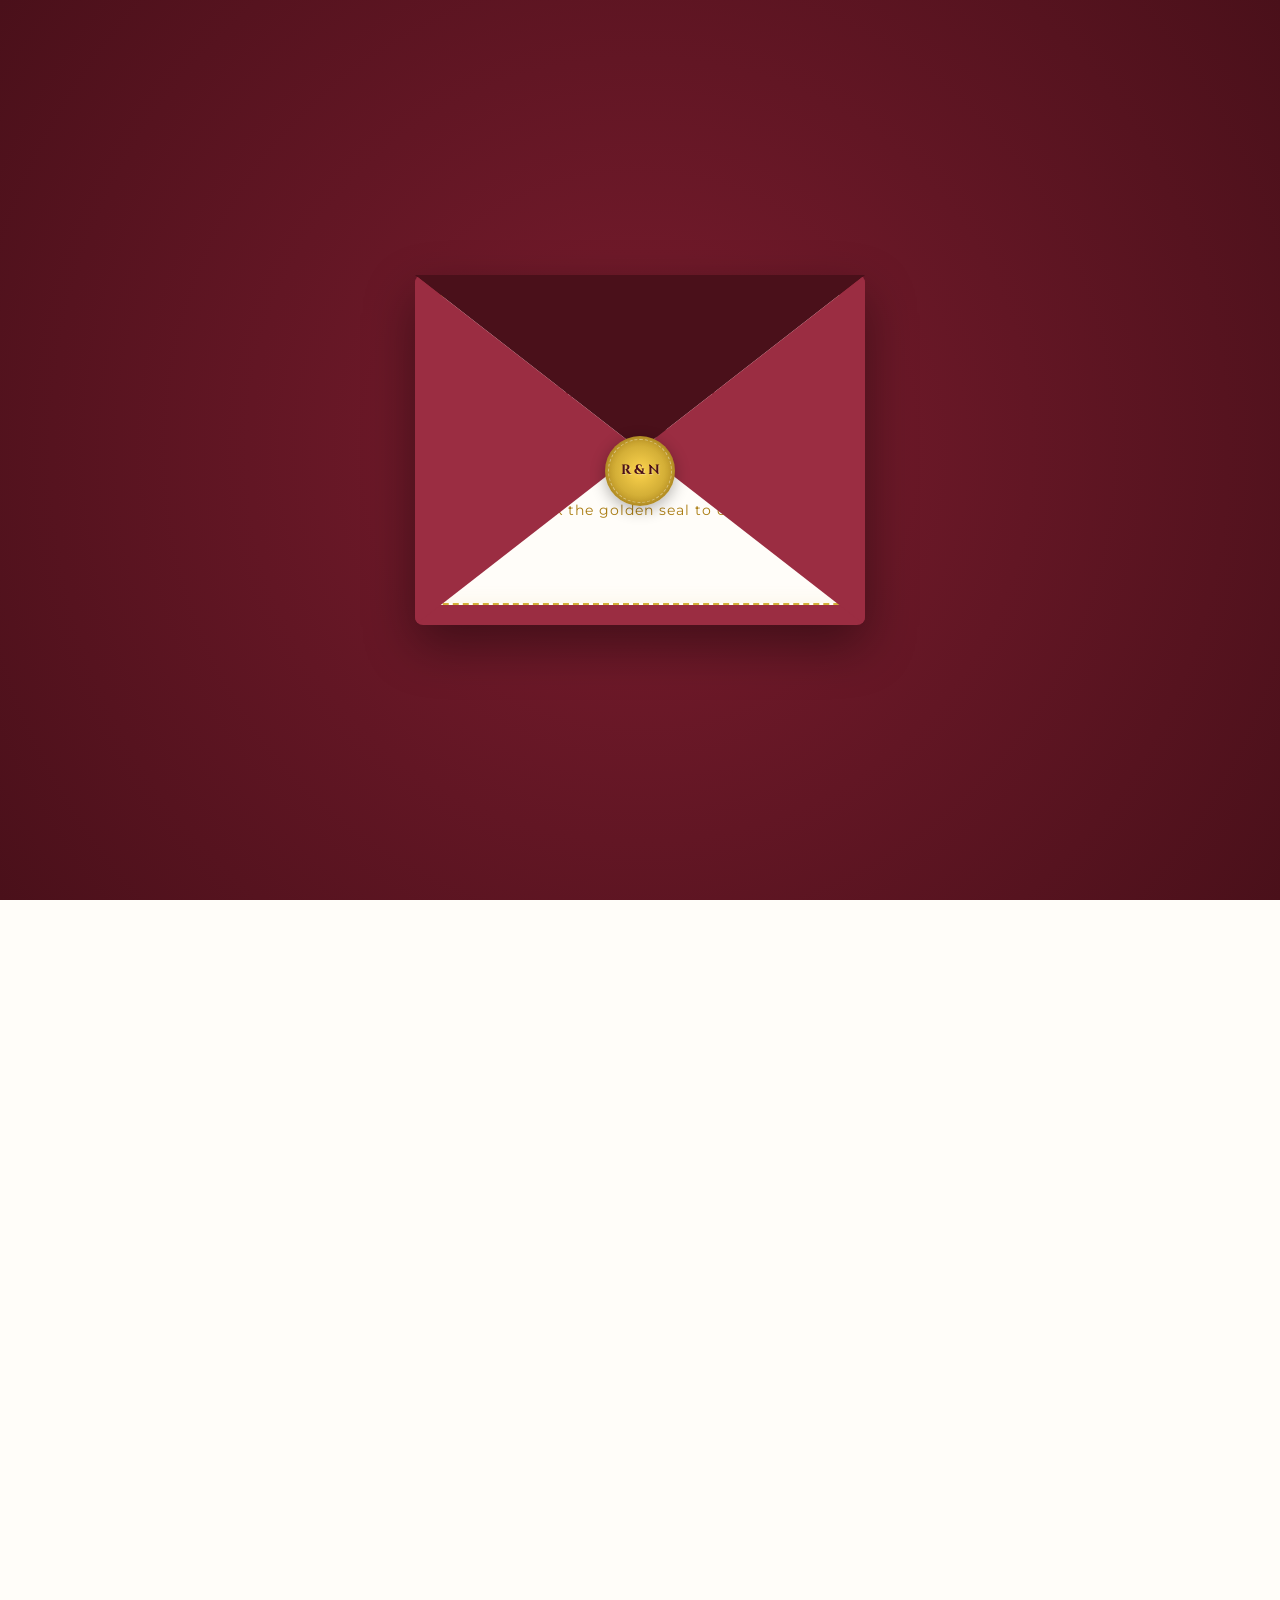
==== commit c4361e3d: "Prepare mobile PWA for Vercel: remove in-app share/QR UI, add print QR page and deployment config. C" ====
--- a/index.html
+++ b/index.html
@@ -2,7 +2,9 @@
 <html lang="en">
 <head>
     <meta charset="UTF-8">
-    <meta name="viewport" content="width=device-width, initial-scale=1.0">
+    <meta name="viewport" content="width=device-width, initial-scale=1.0, viewport-fit=cover">
+    <meta name="mobile-web-app-capable" content="yes">
+    <meta name="format-detection" content="telephone=no">
     <title>Wedding Invitation | Rachana & Nitin</title>
     
     <!-- PWA Meta Tags -->
@@ -35,12 +37,6 @@
             <span></span>
             <span></span>
         </span>
-    </button>
-
-    <!-- PWA Install Control -->
-    <button id="pwa-install-btn" class="pwa-install-control hidden" aria-label="Install App">
-        <i class="fas fa-download"></i>
-        <span>Install App</span>
     </button>
 
     <!-- Canvas for Floating Gold Leaves and Rose Petals -->
@@ -324,23 +320,6 @@
             </div>
         </section>
 
-        <!-- QR Code Section -->
-        <section class="qrcode-section animate-on-scroll" id="qrcode">
-            <div class="container">
-                <h2 class="section-title">Scan to Open</h2>
-                <p class="section-desc">Scan this QR code with your mobile camera to open this invitation instantly on your phone</p>
-                <div class="qr-card">
-                    <div class="qr-border-corner top-left"></div>
-                    <div class="qr-border-corner top-right"></div>
-                    <div class="qr-border-corner bottom-left"></div>
-                    <div class="qr-border-corner bottom-right"></div>
-                    <div id="qr-container" class="qr-container">
-                        <img id="qr-image" src="" alt="Scan to open wedding invitation">
-                    </div>
-                </div>
-            </div>
-        </section>
-
         <!-- Footer -->
         <footer class="wedding-footer">
             <div class="footer-inner">
--- a/style.css
+++ b/style.css
@@ -38,6 +38,9 @@
     color: var(--text-primary);
     overflow-x: hidden;
     line-height: 1.6;
+    -webkit-tap-highlight-color: transparent;
+    padding-left: env(safe-area-inset-left);
+    padding-right: env(safe-area-inset-right);
 }
 
 /* Custom Scrollbar */
@@ -1376,121 +1379,10 @@
     }
 }
 
-/* ==========================================
-   PWA INSTALL & QR CODE SECTION STYLES
-   ========================================== */
-.pwa-install-control {
-    position: fixed;
-    bottom: 24px;
-    left: 24px;
-    height: 50px;
-    padding: 0 20px;
-    border-radius: 25px;
-    background: var(--glass-bg);
-    border: 2px solid var(--gold);
-    color: var(--burgundy);
-    display: flex;
-    align-items: center;
-    justify-content: center;
-    gap: 8px;
-    cursor: pointer;
-    box-shadow: var(--shadow-premium);
-    z-index: 999;
-    transition: var(--transition-smooth);
-    font-family: 'Cinzel', serif;
-    font-size: 0.85rem;
-    font-weight: 600;
-}
-
-.pwa-install-control.hidden {
-    opacity: 0;
-    transform: translateY(20px) scale(0.8);
-    pointer-events: none;
-}
-
-.pwa-install-control:hover {
-    transform: scale(1.05);
-    background: var(--cream-dark);
-    box-shadow: 0 0 15px rgba(212, 175, 55, 0.4);
-}
-
-.qrcode-section {
-    padding: 100px 0;
-    background: var(--cream);
-}
-
-.qr-card {
-    background: var(--glass-bg);
-    border: 1px solid var(--glass-border);
-    border-radius: 24px;
-    padding: 40px;
-    max-width: 320px;
-    margin: 0 auto;
-    position: relative;
-    box-shadow: var(--shadow-premium);
-    backdrop-filter: blur(5px);
-    display: flex;
-    flex-direction: column;
-    align-items: center;
-    justify-content: center;
-}
-
-.qr-border-corner {
-    position: absolute;
-    width: 20px;
-    height: 20px;
-    border: 2px solid var(--gold);
-    pointer-events: none;
-}
-
-.qr-border-corner.top-left { top: 15px; left: 15px; border-right: none; border-bottom: none; }
-.qr-border-corner.top-right { top: 15px; right: 15px; border-left: none; border-bottom: none; }
-.qr-border-corner.bottom-left { bottom: 15px; left: 15px; border-right: none; border-top: none; }
-.qr-border-corner.bottom-right { bottom: 15px; right: 15px; border-left: none; border-top: none; }
-
-.qr-container {
-    width: 200px;
-    height: 200px;
-    padding: 10px;
-    background: white;
-    border-radius: 12px;
-    border: 1px solid rgba(212, 175, 55, 0.2);
-    box-shadow: inset 0 0 10px rgba(0,0,0,0.05);
-    display: flex;
-    align-items: center;
-    justify-content: center;
-}
-
-.qr-container img {
-    width: 100%;
-    height: 100%;
-    object-fit: contain;
-}
-
-/* Mobile adjust for PWA install button */
 @media screen and (max-width: 480px) {
-    .pwa-install-control {
-        bottom: 16px;
-        left: 16px;
-        height: 44px;
-        padding: 0 14px;
-        font-size: 0.75rem;
-    }
-    .pwa-install-control span {
-        display: none; /* Hide text on small screens, show only icon */
-    }
-    .pwa-install-control {
-        width: 44px;
-        border-radius: 50%;
-        padding: 0;
-    }
-    .pwa-install-control i {
-        margin: 0;
-        font-size: 1rem;
-    }
     .music-control {
-        bottom: 16px;
-        right: 16px;
+        bottom: max(16px, env(safe-area-inset-bottom));
+        right: max(16px, env(safe-area-inset-right));
         width: 44px;
         height: 44px;
     }
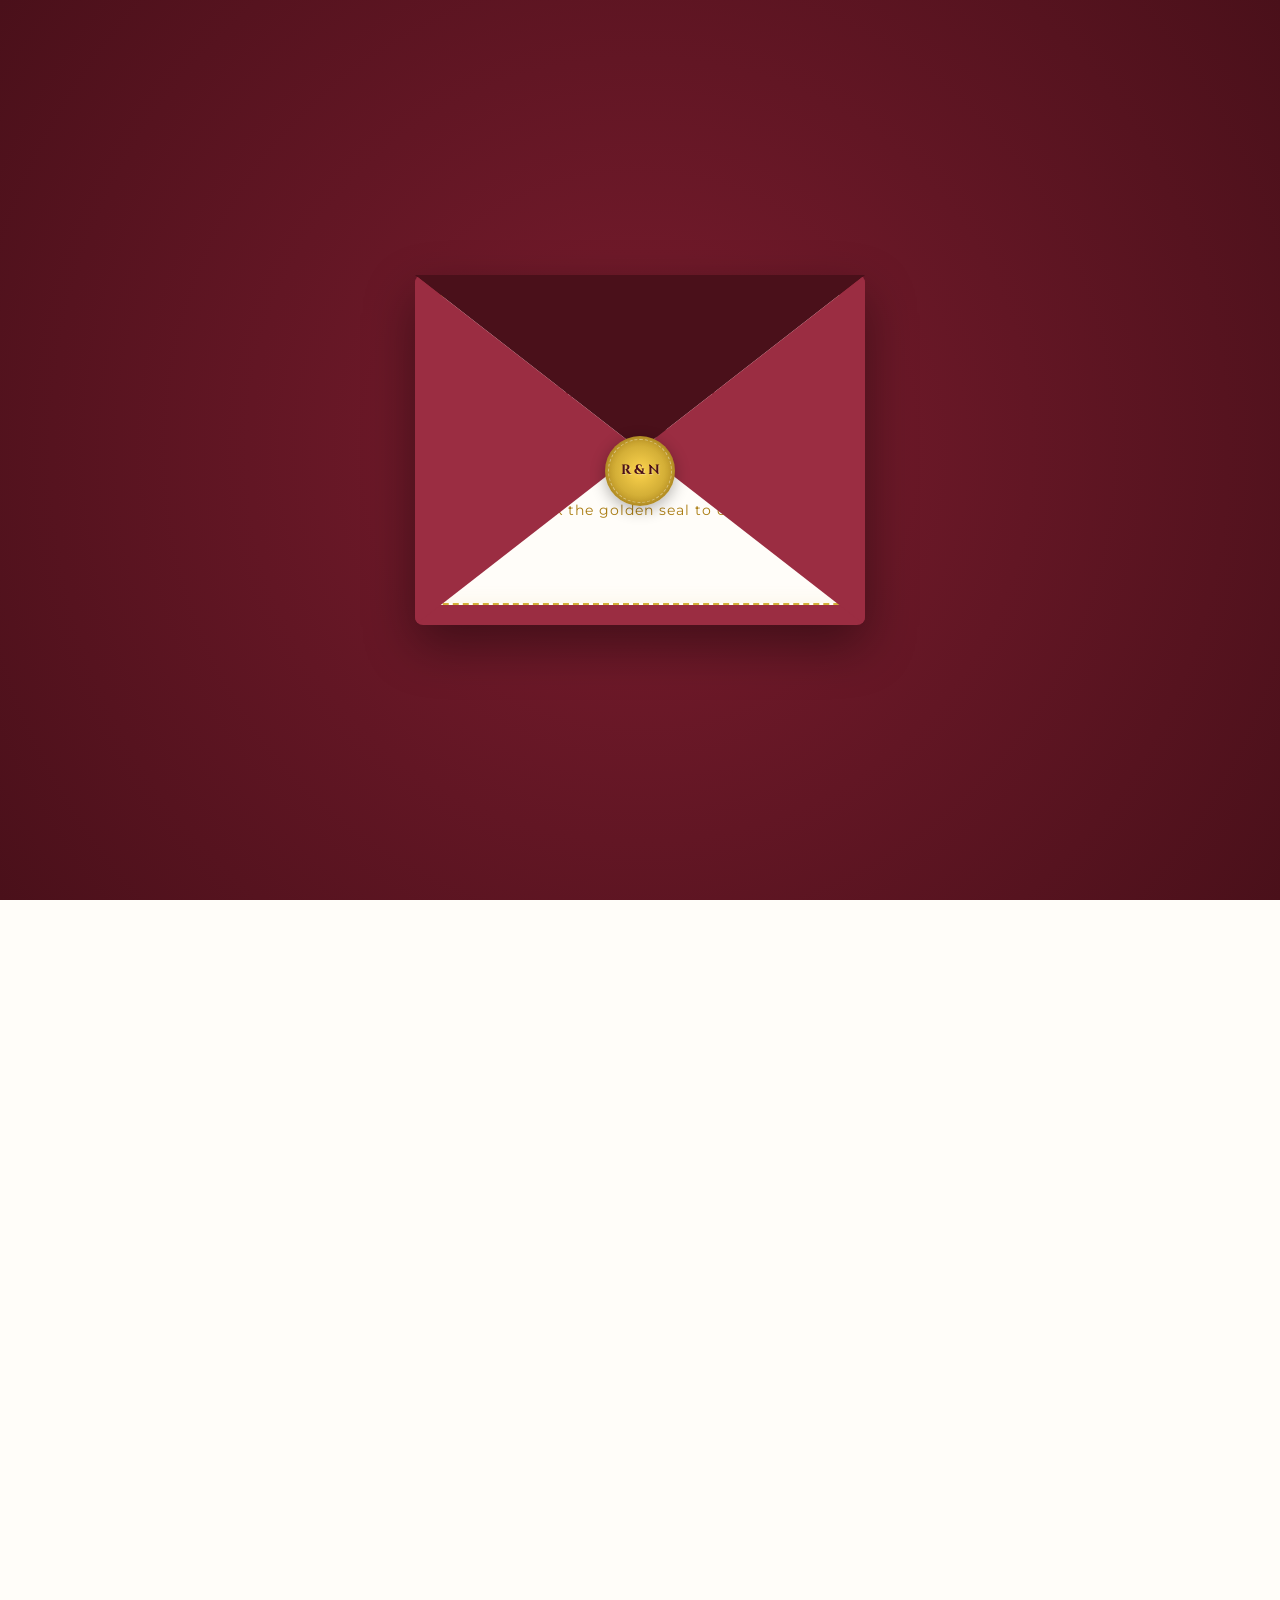
==== commit f6929640: "Initial commit - Wedding Invitation with mobile support" ====
--- a/index.html
+++ b/index.html
@@ -213,109 +213,19 @@
             </div>
         </section>
 
-        <!-- RSVP Section -->
-        <section class="rsvp-section" id="rsvp">
-            <div class="container">
-                <h2 class="section-title">RSVP</h2>
-                <p class="section-desc">We request you to kindly confirm your presence</p>
-
-                <div class="rsvp-card animate-on-scroll">
-                    <form id="rsvp-form" class="rsvp-form">
-                        <div class="form-row">
-                            <div class="form-group">
-                                <label for="guest-name">Your Full Name</label>
-                                <div class="input-wrapper">
-                                    <i class="fas fa-user"></i>
-                                    <input type="text" id="guest-name" name="name" placeholder="Enter your name" required>
-                                </div>
-                            </div>
-                        </div>
-
-                        <div class="form-row">
-                            <div class="form-group">
-                                <label>Will you attend?</label>
-                                <div class="attendance-options">
-                                    <label class="attendance-label">
-                                        <input type="radio" name="attendance" value="yes" checked>
-                                        <span class="attendance-custom">
-                                            <i class="fas fa-check-circle"></i> Yes, Attending
-                                        </span>
-                                    </label>
-                                    <label class="attendance-label">
-                                        <input type="radio" name="attendance" value="no">
-                                        <span class="attendance-custom">
-                                            <i class="fas fa-times-circle"></i> Regretfully Decline
-                                        </span>
-                                    </label>
-                                </div>
-                            </div>
-                        </div>
-
-                        <div class="form-row guests-count-row">
-                            <div class="form-group">
-                                <label for="guests-count">Number of Guests (including you)</label>
-                                <div class="input-wrapper">
-                                    <i class="fas fa-users"></i>
-                                    <select id="guests-count" name="guests">
-                                        <option value="1">1 Person</option>
-                                        <option value="2">2 People</option>
-                                        <option value="3">3 People</option>
-                                        <option value="4">4 People</option>
-                                        <option value="5+">5+ People</option>
-                                    </select>
-                                </div>
-                            </div>
-                        </div>
-
-                        <div class="form-row">
-                            <div class="form-group">
-                                <label for="guest-message">Message for the Couple</label>
-                                <div class="input-wrapper">
-                                    <i class="fas fa-comment-alt"></i>
-                                    <textarea id="guest-message" name="message" rows="3" placeholder="Leave a sweet blessing or note..."></textarea>
-                                </div>
-                            </div>
-                        </div>
-
-                        <button type="submit" class="btn-submit" id="btn-submit">
-                            <span class="btn-text">Send Invitation RSVP</span>
-                            <span class="spinner hidden"><i class="fas fa-circle-notch fa-spin"></i></span>
-                        </button>
-                    </form>
-
-                    <!-- Success Message Overlay -->
-                    <div id="rsvp-success" class="rsvp-success hidden">
-                        <i class="fas fa-heart rsvp-success-icon"></i>
-                        <h3>Thank You!</h3>
-                        <p id="rsvp-success-text">Your response has been received. We look forward to celebrating with you!</p>
-                        <button type="button" class="btn-close-rsvp" id="btn-close-rsvp">Edit Response</button>
-                    </div>
-                </div>
-            </div>
-        </section>
-
-        <!-- Guest Book / Wishes Section -->
-        <section class="wishes-section" id="wishes">
-            <div class="container">
-                <h2 class="section-title">Wishes Wall</h2>
-                <p class="section-desc">Leave your blessings and loving messages for Rachana & Nitin</p>
-
-                <!-- Post a wish form -->
-                <div class="post-wish-card animate-on-scroll">
-                    <form id="wish-form">
-                        <div class="wish-form-fields">
-                            <input type="text" id="wish-name" placeholder="Your Name" required>
-                            <input type="text" id="wish-text" placeholder="Write your blessing here..." required>
-                            <button type="submit" class="btn-wish" id="btn-wish">
-                                <i class="fas fa-paper-plane"></i>
-                            </button>
-                        </div>
-                    </form>
-                </div>
-
-                <!-- Wishes Display Grid -->
-                <div class="wishes-grid" id="wishes-grid">
-                    <!-- Dynamic wishes go here -->
+        <!-- Photo Gallery Section -->
+        <section class="photos-section" id="photos">
+            <div class="container">
+                <h2 class="section-title">Our Moments</h2>
+                <p class="section-desc">A few frames from our journey together</p>
+
+                <div class="photos-grid">
+                    <div class="photo-card animate-on-scroll">
+                        <img src="couple-traditional.jpg" alt="Rachana & Nitin in traditional attire" class="photo-img">
+                    </div>
+                    <div class="photo-card animate-on-scroll">
+                        <img src="couple-candid.png" alt="Rachana & Nitin holding hands" class="photo-img">
+                    </div>
                 </div>
             </div>
         </section>
--- a/style.css
+++ b/style.css
@@ -790,361 +790,54 @@
 }
 
 /* ==========================================
-   RSVP SECTION
-   ========================================== */
-.rsvp-section {
+   PHOTOS SECTION
+   ========================================== */
+.photos-section {
     padding: 100px 0;
-    background: var(--cream);
-}
-
-.rsvp-card {
+    background: var(--cream-dark);
+}
+
+.photos-grid {
+    display: grid;
+    grid-template-columns: repeat(2, 1fr);
+    gap: 30px;
+    max-width: 850px;
+    margin: 0 auto;
+}
+
+.photo-card {
+    position: relative;
+    border-radius: 24px;
+    overflow: hidden;
     background: var(--glass-bg);
-    border: 2px solid var(--glass-border);
-    border-radius: 24px;
-    padding: 45px;
+    border: 1px solid var(--glass-border);
     box-shadow: var(--shadow-premium);
-    max-width: 650px;
-    margin: 0 auto;
-    position: relative;
-    overflow: hidden;
-}
-
-.rsvp-form {
-    display: flex;
-    flex-direction: column;
-    gap: 25px;
-    transition: opacity 0.3s ease;
-}
-
-.form-row {
-    width: 100%;
-}
-
-.form-group {
-    display: flex;
-    flex-direction: column;
-    gap: 8px;
-}
-
-.form-group label {
-    font-size: 0.85rem;
-    font-weight: 600;
-    text-transform: uppercase;
-    letter-spacing: 1px;
-    color: var(--text-primary);
-}
-
-.input-wrapper {
-    position: relative;
-    display: flex;
-    align-items: center;
-}
-
-.input-wrapper i {
-    position: absolute;
-    left: 16px;
-    color: var(--gold-dark);
-    font-size: 1rem;
-    pointer-events: none;
-}
-
-.input-wrapper input,
-.input-wrapper select,
-.input-wrapper textarea {
-    width: 100%;
-    padding: 14px 16px 14px 44px;
-    border: 1px solid rgba(0, 0, 0, 0.1);
-    background: rgba(255, 255, 255, 0.9);
-    border-radius: 10px;
-    font-family: inherit;
-    font-size: 0.95rem;
-    color: var(--text-primary);
     transition: var(--transition-smooth);
-    outline: none;
-}
-
-.input-wrapper textarea {
-    resize: none;
-}
-
-.input-wrapper input:focus,
-.input-wrapper select:focus,
-.input-wrapper textarea:focus {
-    border-color: var(--gold);
-    box-shadow: 0 0 10px rgba(212, 175, 55, 0.2);
-    background: #fff;
-}
-
-/* Attendance Radio Styling */
-.attendance-options {
-    display: flex;
-    gap: 20px;
-    width: 100%;
-}
-
-.attendance-label {
-    flex: 1;
-    cursor: pointer;
-}
-
-.attendance-label input {
-    display: none;
-}
-
-.attendance-custom {
-    display: flex;
-    align-items: center;
-    justify-content: center;
-    gap: 10px;
-    padding: 14px;
-    background: rgba(0,0,0,0.02);
-    border: 1px solid rgba(0,0,0,0.1);
-    border-radius: 10px;
-    font-weight: 600;
-    font-size: 0.9rem;
-    color: var(--text-secondary);
-    transition: var(--transition-smooth);
-    text-align: center;
-}
-
-.attendance-label input:checked + .attendance-custom {
-    background: rgba(122, 28, 46, 0.05);
-    border-color: var(--burgundy);
-    color: var(--burgundy);
-}
-
-.attendance-label input[value="yes"]:checked + .attendance-custom {
-    border-color: var(--gold-dark);
-    color: var(--gold-dark);
-    background: rgba(212, 175, 55, 0.08);
-}
-
-.guests-count-row {
-    transition: max-height 0.4s ease, opacity 0.4s ease;
-    max-height: 150px;
-    opacity: 1;
-    overflow: hidden;
-}
-
-.guests-count-row.hidden {
-    max-height: 0;
-    opacity: 0;
-    margin: 0;
-    pointer-events: none;
-}
-
-/* Submit Button */
-.btn-submit {
-    background: linear-gradient(135deg, var(--burgundy) 0%, var(--burgundy-dark) 100%);
-    color: white;
-    font-family: 'Cinzel', serif;
-    font-weight: 600;
-    padding: 16px;
-    border: none;
-    border-radius: 10px;
-    cursor: pointer;
-    font-size: 0.95rem;
-    box-shadow: 0 4px 15px rgba(74, 16, 26, 0.2);
-    transition: var(--transition-smooth);
-    display: flex;
-    align-items: center;
-    justify-content: center;
-    gap: 10px;
-}
-
-.btn-submit:hover {
-    transform: translateY(-2px);
-    box-shadow: 0 8px 25px rgba(74, 16, 26, 0.4);
-    background: linear-gradient(135deg, var(--burgundy-light) 0%, var(--burgundy) 100%);
-}
-
-.spinner {
-    font-size: 1rem;
-}
-
-/* RSVP Success Overlay */
-.rsvp-success {
-    position: absolute;
-    top: 0;
-    left: 0;
+    aspect-ratio: 3 / 4;
+}
+
+.photo-card:hover {
+    transform: translateY(-6px);
+    box-shadow: 0 20px 45px rgba(0, 0, 0, 0.12);
+}
+
+.photo-img {
     width: 100%;
     height: 100%;
-    background: var(--cream);
-    display: flex;
-    flex-direction: column;
-    align-items: center;
-    justify-content: center;
-    padding: 40px;
-    text-align: center;
-    z-index: 10;
-    animation: fade-in-up 0.5s ease-out forwards;
-}
-
-.rsvp-success.hidden {
-    display: none;
-}
-
-.rsvp-success-icon {
-    font-size: 3.5rem;
-    color: var(--burgundy);
-    margin-bottom: 20px;
-    animation: heart-beat 1.5s infinite;
-}
-
-.rsvp-success h3 {
-    font-size: 1.8rem;
-    color: var(--burgundy-dark);
-    margin-bottom: 12px;
-}
-
-.rsvp-success p {
-    font-size: 0.95rem;
-    color: var(--text-secondary);
-    max-width: 400px;
-    margin-bottom: 30px;
-}
-
-.btn-close-rsvp {
-    background: transparent;
-    border: 1px solid var(--gold-dark);
-    color: var(--gold-dark);
-    font-family: 'Cinzel', serif;
-    padding: 10px 25px;
-    border-radius: 20px;
-    font-size: 0.85rem;
-    cursor: pointer;
-    font-weight: 600;
-    transition: var(--transition-smooth);
-}
-
-.btn-close-rsvp:hover {
-    background: var(--gold-dark);
-    color: white;
-}
-
-/* ==========================================
-   WISHES SECTION (GUEST BOOK)
-   ========================================== */
-.wishes-section {
-    padding: 100px 0;
-    background: var(--cream-dark);
-}
-
-.post-wish-card {
-    background: var(--glass-bg);
-    border: 1px solid var(--glass-border);
-    border-radius: 15px;
-    padding: 24px;
-    max-width: 750px;
-    margin: 0 auto 50px auto;
-    box-shadow: var(--shadow-premium);
-}
-
-.wish-form-fields {
-    display: flex;
-    gap: 15px;
-    align-items: center;
-}
-
-.wish-form-fields input[type="text"] {
-    padding: 14px 16px;
-    border: 1px solid rgba(0, 0, 0, 0.1);
-    background: white;
-    border-radius: 8px;
-    outline: none;
-    font-family: inherit;
-    font-size: 0.95rem;
-    color: var(--text-primary);
-    transition: var(--transition-smooth);
-}
-
-.wish-form-fields input#wish-name {
-    flex: 1;
-}
-
-.wish-form-fields input#wish-text {
-    flex: 2.5;
-}
-
-.wish-form-fields input:focus {
-    border-color: var(--gold);
-    box-shadow: 0 0 8px rgba(212, 175, 55, 0.15);
-}
-
-.btn-wish {
-    background: var(--burgundy);
-    border: none;
-    color: white;
-    width: 48px;
-    height: 48px;
-    border-radius: 8px;
-    display: flex;
-    align-items: center;
-    justify-content: center;
-    cursor: pointer;
-    font-size: 1rem;
-    box-shadow: 0 3px 10px rgba(122, 28, 46, 0.2);
-    transition: var(--transition-smooth);
-}
-
-.btn-wish:hover {
-    background: var(--gold-dark);
-    transform: translateY(-2px);
-    box-shadow: 0 5px 15px rgba(212, 175, 55, 0.3);
-}
-
-/* Wishes Grid */
-.wishes-grid {
-    display: grid;
-    grid-template-columns: repeat(auto-fill, minmax(280px, 1fr));
-    gap: 20px;
-    max-width: 900px;
-    margin: 0 auto;
-}
-
-.wish-card {
-    background: var(--glass-bg);
-    border-left: 4px solid var(--gold);
-    border-top: 1px solid var(--glass-border);
-    border-right: 1px solid var(--glass-border);
-    border-bottom: 1px solid var(--glass-border);
-    border-radius: 12px;
-    padding: 24px;
-    box-shadow: var(--shadow-premium);
-    display: flex;
-    flex-direction: column;
-    justify-content: space-between;
-    transition: var(--transition-smooth);
-    animation: fade-in-up 0.5s ease-out forwards;
-}
-
-.wish-card:hover {
-    transform: translateY(-3px) scale(1.01);
-    border-left-color: var(--burgundy);
-    box-shadow: 0 10px 25px rgba(122, 28, 46, 0.08);
-}
-
-.wish-message {
-    font-style: italic;
-    font-size: 0.95rem;
-    color: var(--text-primary);
-    margin-bottom: 15px;
-    position: relative;
-}
-
-.wish-author {
-    font-family: 'Cinzel', serif;
-    font-size: 0.8rem;
-    font-weight: 600;
-    color: var(--burgundy-dark);
-    text-align: right;
-}
-
-.wish-date {
+    object-fit: cover;
     display: block;
-    font-size: 0.7rem;
-    color: var(--text-secondary);
-    margin-top: 2px;
+    transition: transform 0.8s ease;
+}
+
+.photo-card:hover .photo-img {
+    transform: scale(1.06);
+}
+
+@media screen and (max-width: 640px) {
+    .photos-grid {
+        grid-template-columns: 1fr;
+        max-width: 340px;
+    }
 }
 
 /* ==========================================
@@ -1302,14 +995,6 @@
     .timeline-item.left .event-time {
         flex-direction: row;
     }
-    .wish-form-fields {
-        flex-direction: column;
-        align-items: stretch;
-    }
-    .btn-wish {
-        width: 100%;
-        height: 48px;
-    }
 }
 
 @media screen and (max-width: 768px) {
@@ -1350,13 +1035,6 @@
     }
     .venue-name {
         font-size: 1.5rem;
-    }
-    .rsvp-card {
-        padding: 24px;
-    }
-    .attendance-options {
-        flex-direction: column;
-        gap: 10px;
     }
 }
 
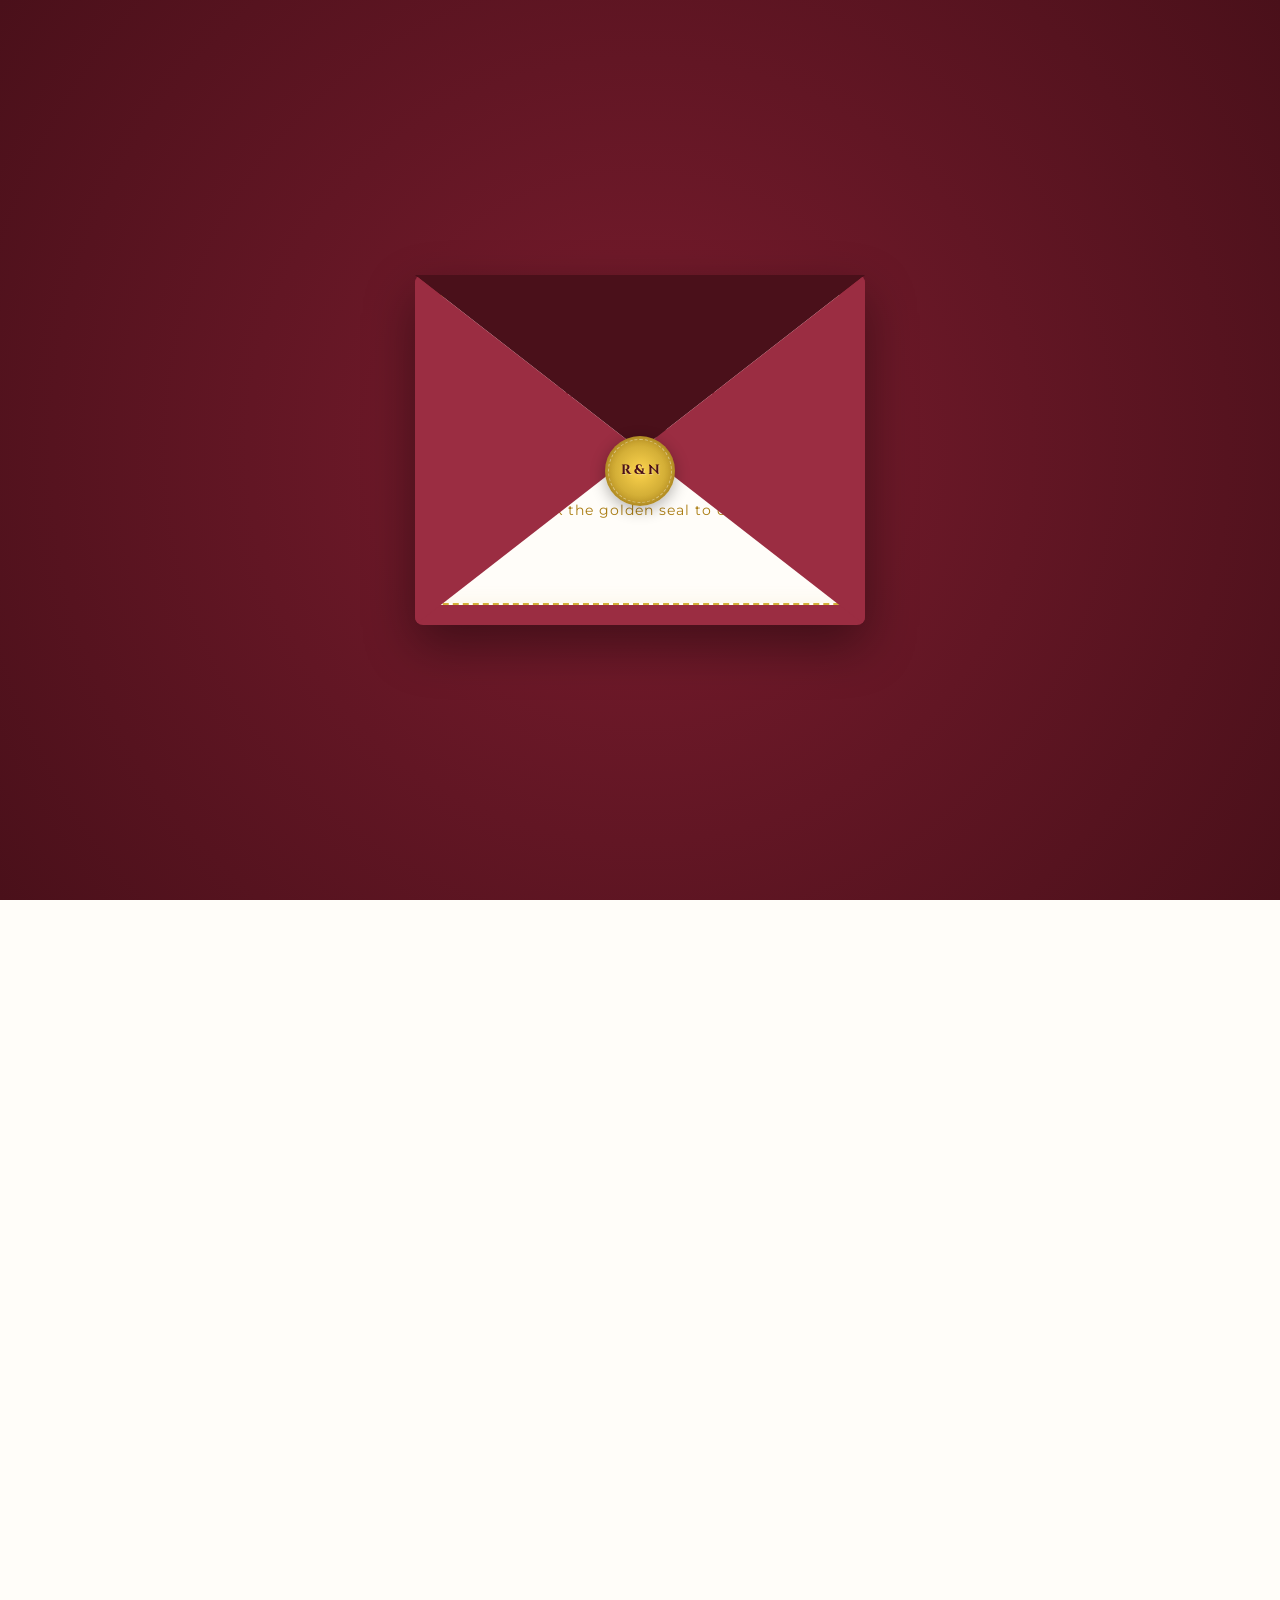
==== commit 65a4e962: "Add new photo to gallery and update responsive layout" ====
--- a/index.html
+++ b/index.html
@@ -226,6 +226,9 @@
                     <div class="photo-card animate-on-scroll">
                         <img src="couple-candid.png" alt="Rachana & Nitin holding hands" class="photo-img">
                     </div>
+                    <div class="photo-card animate-on-scroll">
+                        <img src="TRADITIONAL.jpeg" alt="Rachana & Nitin walking together" class="photo-img">
+                    </div>
                 </div>
             </div>
         </section>
--- a/style.css
+++ b/style.css
@@ -799,7 +799,7 @@
 
 .photos-grid {
     display: grid;
-    grid-template-columns: repeat(2, 1fr);
+    grid-template-columns: repeat(3, 1fr);
     gap: 30px;
     max-width: 850px;
     margin: 0 auto;
@@ -837,6 +837,12 @@
     .photos-grid {
         grid-template-columns: 1fr;
         max-width: 340px;
+    }
+}
+
+@media screen and (max-width: 768px) {
+    .photos-grid {
+        grid-template-columns: repeat(2, 1fr);
     }
 }
 
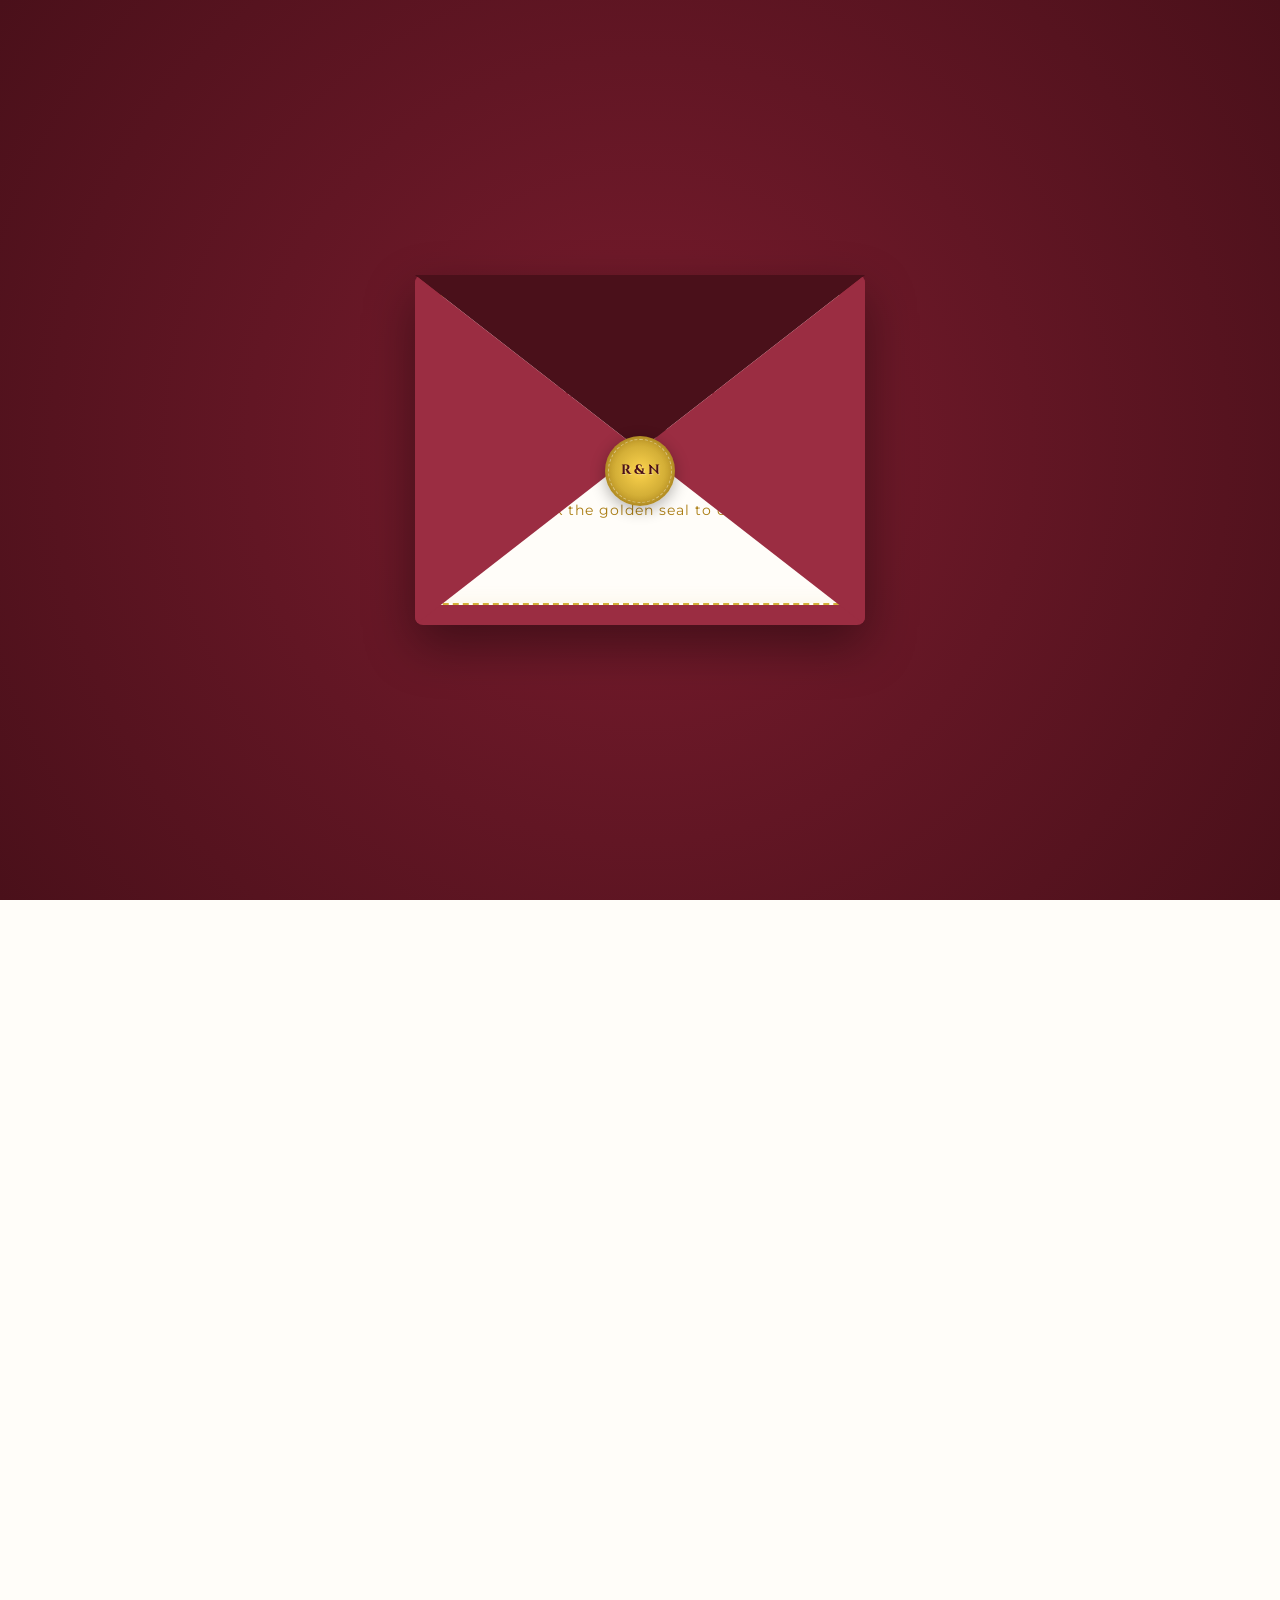
==== commit 57fb6bfa: "Remove duplicate traditional photo and revert to 2-column layout" ====
--- a/index.html
+++ b/index.html
@@ -226,9 +226,6 @@
                     <div class="photo-card animate-on-scroll">
                         <img src="couple-candid.png" alt="Rachana & Nitin holding hands" class="photo-img">
                     </div>
-                    <div class="photo-card animate-on-scroll">
-                        <img src="TRADITIONAL.jpeg" alt="Rachana & Nitin walking together" class="photo-img">
-                    </div>
                 </div>
             </div>
         </section>
--- a/style.css
+++ b/style.css
@@ -799,7 +799,7 @@
 
 .photos-grid {
     display: grid;
-    grid-template-columns: repeat(3, 1fr);
+    grid-template-columns: repeat(2, 1fr);
     gap: 30px;
     max-width: 850px;
     margin: 0 auto;
@@ -837,12 +837,6 @@
     .photos-grid {
         grid-template-columns: 1fr;
         max-width: 340px;
-    }
-}
-
-@media screen and (max-width: 768px) {
-    .photos-grid {
-        grid-template-columns: repeat(2, 1fr);
     }
 }
 
